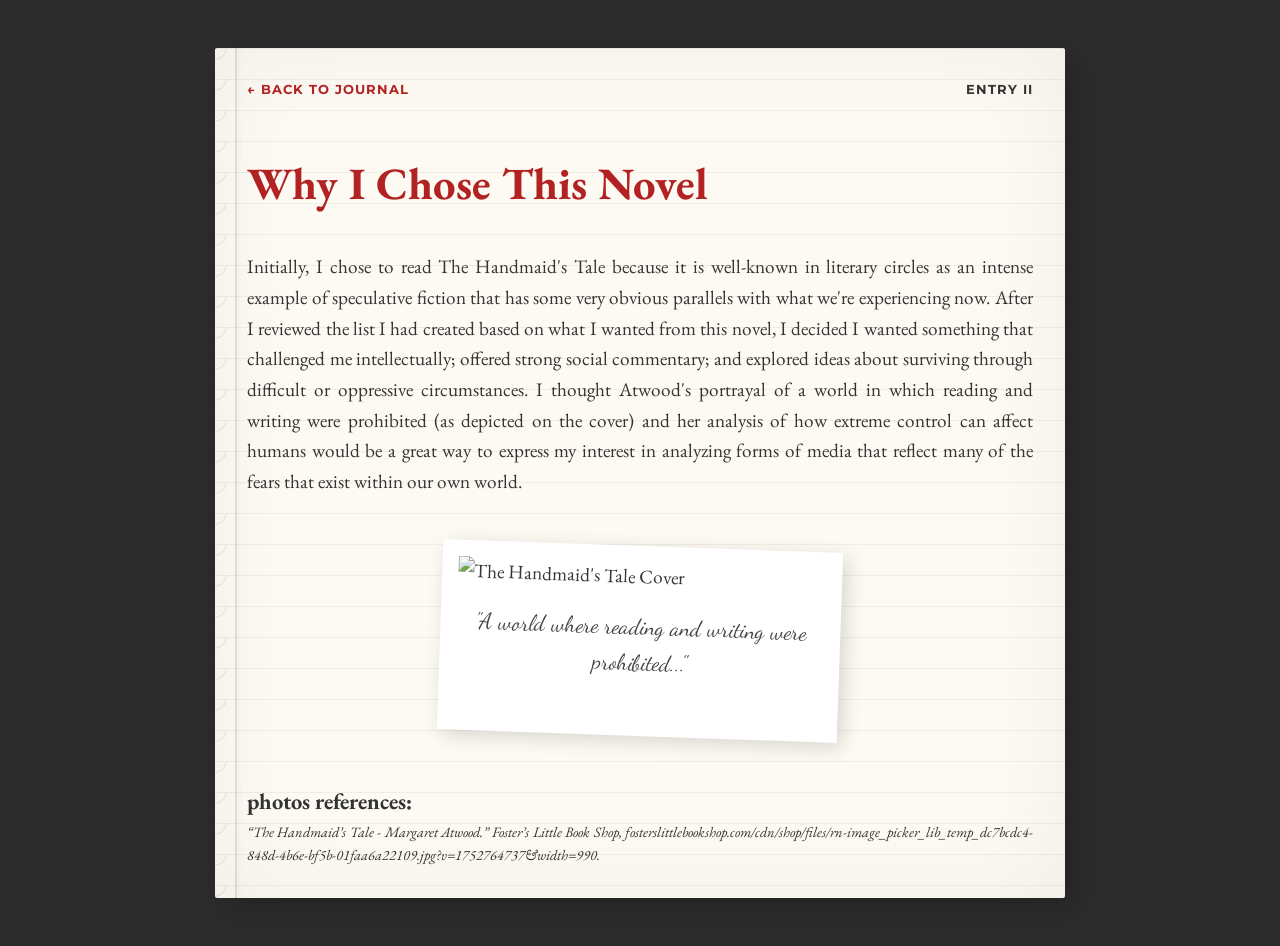
==== entry2.html @ 6342669d "Add files via upload" ====
<!DOCTYPE html>
<html lang="en">
<head>
    <meta charset="UTF-8">
    <meta name="viewport" content="width=device-width, initial-scale=1.0">
    <title>Entry 2: Why I Chose This Novel | Reading Journal</title>
    <link rel="stylesheet" href="styles.css">
</head>
<body class="fade-in">
    <main class="journal-container">
        <header class="entry-header">
            <a href="index.html" class="back-btn">← Back to Journal</a>
            <span>Entry II</span>
        </header>
        
        <h2>Why I Chose This Novel</h2>
        
        <div class="article-text">
            <p>
                Initially, I chose to read The Handmaid's Tale because it is well-known in literary circles as an intense example of speculative fiction that has some very obvious parallels with what we're experiencing now. After I reviewed the list I had created based on what I wanted from this novel, I decided I wanted something that challenged me intellectually; offered strong social commentary; and explored ideas about surviving through difficult or oppressive circumstances. I thought Atwood's portrayal of a world in which reading and writing were prohibited (as depicted on the cover) and her analysis of how extreme control can affect humans would be a great way to express my interest in analyzing forms of media that reflect many of the fears that exist within our own world.
            </p>

            <div class="photo-collage">
                <figure class="photo-item">
                    <img src="https://fosterslittlebookshop.com/cdn/shop/files/rn-image_picker_lib_temp_dc7bcdc4-848d-4b6e-bf5b-01faa6a22109.jpg?v=1752764737&width=990" alt="The Handmaid's Tale Cover">
                    <figcaption class="photo-caption">"A world where reading and writing were prohibited..."</figcaption>
                </figure>
            </div>

            <h3 style="margin-top: 3rem;">photos references:</h3>
            <p style="font-size: 0.9rem; font-style: italic;">
                “The Handmaid’s Tale - Margaret Atwood.” Foster’s Little Book Shop, fosterslittlebookshop.com/cdn/shop/files/rn-image_picker_lib_temp_dc7bcdc4-848d-4b6e-bf5b-01faa6a22109.jpg?v=1752764737&width=990.
            </p>
        </div>

    </main>
    <script src="script.js"></script>
</body>
</html>
---- styles.css ----
@import url('https://fonts.googleapis.com/css2?family=Dancing+Script:wght@400;700&family=EB+Garamond:ital,wght@0,400;0,600;1,400&family=Montserrat:wght@300;400;700&display=swap');

:root {
    --desk-bg: #2c2c2c;
    --paper-bg: #fdfaf3;
    --ink-color: #333;
    --accent-red: #b22222;
    --shadow: rgba(0, 0, 0, 0.2);
}

* {
    box-sizing: border-box;
    margin: 0;
    padding: 0;
}

body {
    background: var(--desk-bg) url('https://www.transparenttextures.com/patterns/dark-wood.png');
    font-family: 'EB Garamond', serif;
    color: var(--ink-color);
    line-height: 1.6;
    padding: 3rem 1rem;
    min-height: 100vh;
    display: flex;
    justify-content: center;
}

.journal-container {
    background: var(--paper-bg);
    width: 95%;
    max-width: 850px;
    padding: 2rem;
    margin: 0 auto;
    box-shadow: 
        10px 10px 30px var(--shadow),
        inset 0 0 100px rgba(0,0,0,0.05);
    position: relative;
    border-radius: 2px;
    background-image: 
        radial-gradient(circle at 0% 0%, transparent 10px, #e9e4d9 11px, transparent 12px),
        repeating-linear-gradient(#f1ede4 0px, #f1ede4 1px, transparent 1px, transparent 31px);
    background-size: 100% 31px;
}

/* Paper texture overlay */
.journal-container::after {
    content: "";
    position: absolute;
    top: 0; left: 0; right: 0; bottom: 0;
    background: url('https://www.transparenttextures.com/patterns/paper.png');
    opacity: 0.5;
    pointer-events: none;
}

/* Binding / Ring holes */
.journal-container::before {
    content: "";
    position: absolute;
    left: 20px;
    top: 0;
    bottom: 0;
    width: 2px;
    background: rgba(0,0,0,0.1);
    box-shadow: 2px 0 5px rgba(0,0,0,0.05);
}

.masthead {
    text-align: center;
    margin-bottom: 4rem;
    position: relative;
    z-index: 2;
}

.masthead h1 {
    font-family: 'Montserrat', sans-serif;
    font-weight: 700;
    font-size: 3.5rem;
    text-transform: uppercase;
    letter-spacing: 5px;
    color: var(--accent-red);
    margin-bottom: 0.5rem;
}

.masthead p {
    font-family: 'Dancing Script', cursive;
    font-size: 1.8rem;
    color: #666;
}

/* Entry Links as Pinned Notes */
.toc-grid {
    display: grid;
    grid-template-columns: repeat(auto-fill, minmax(220px, 1fr));
    gap: 2.5rem;
    position: relative;
    z-index: 2;
}

.entry-link {
    background: #fff;
    padding: 2rem;
    text-decoration: none;
    color: inherit;
    box-shadow: 3px 3px 10px rgba(0,0,0,0.1);
    transform: rotate(-1deg);
    transition: transform 0.3s ease, box-shadow 0.3s ease;
    border: 1px solid #eee;
    position: relative;
}

.entry-link::before {
    content: "";
    position: absolute;
    top: -10px;
    left: 50%;
    transform: translateX(-50%);
    width: 60px;
    height: 20px;
    background: rgba(200, 200, 200, 0.4);
    box-shadow: 0 2px 4px rgba(0,0,0,0.1);
}

.entry-link:nth-child(even) { transform: rotate(1.5deg); }
.entry-link:nth-child(3n) { transform: rotate(-2deg); }

.entry-link:hover {
    transform: scale(1.05) rotate(0deg);
    box-shadow: 10px 10px 20px rgba(0,0,0,0.15);
    z-index: 10;
}

.entry-link .entry-num {
    font-family: 'Montserrat', sans-serif;
    font-weight: 700;
    font-size: 0.8rem;
    text-transform: uppercase;
    color: var(--accent-red);
    display: block;
    margin-bottom: 1rem;
}

.entry-link .entry-title {
    font-size: 1.5rem;
    font-weight: 600;
    line-height: 1.2;
}

/* Entry Pages */
.entry-header {
    display: flex;
    justify-content: space-between;
    align-items: center;
    margin-bottom: 3rem;
    font-family: 'Montserrat', sans-serif;
    text-transform: uppercase;
    font-size: 0.8rem;
    font-weight: 700;
    letter-spacing: 1px;
    position: relative;
    z-index: 2;
}

.back-btn {
    color: var(--accent-red);
    text-decoration: none;
}

h2 {
    font-size: 2.8rem;
    margin-bottom: 2rem;
    color: var(--accent-red);
    position: relative;
    z-index: 2;
}

.article-text {
    font-size: 1.2rem;
    text-align: justify;
    position: relative;
    z-index: 2;
}

/* Polaroid Photo Style */
.photo-collage {
    display: flex;
    flex-wrap: wrap;
    gap: 2rem;
    margin: 3rem 0;
    justify-content: center;
}

.photo-item {
    background: white;
    padding: 1rem 1rem 3.5rem 1rem;
    box-shadow: 5px 5px 20px rgba(0,0,0,0.15);
    transform: rotate(2deg);
    transition: transform 0.3s;
    max-width: 400px;
}

.photo-item:nth-child(even) { transform: rotate(-3deg); }

.photo-item img {
    width: 100%;
    display: block;
    filter: sepia(0.2);
}

.photo-caption {
    font-family: 'Dancing Script', cursive;
    font-size: 1.4rem;
    text-align: center;
    margin-top: 1rem;
    color: #444;
}

/* Table for Reading Schedule */
.table-wrapper {
    width: 100%;
    overflow-x: auto;
    margin: 2rem 0;
    -webkit-overflow-scrolling: touch;
}

.news-table {
    width: 100%;
    min-width: 600px; /* Ensures table doesn't get too squashed */
    border-collapse: collapse;
    background: rgba(255,255,255,0.5);
}

.news-table th, .news-table td {
    padding: 1rem;
    border: 1px solid #ddd;
    text-align: left;
    vertical-align: top;
}

.news-table th {
    background: #eee;
    font-family: 'Montserrat', sans-serif;
    font-size: 0.7rem;
    text-transform: uppercase;
}

.fade-in {
    animation: fadeIn 0.8s ease-out;
}

@keyframes fadeIn {
    from { opacity: 0; transform: translateY(20px); }
    to { opacity: 1; transform: translateY(0); }
}
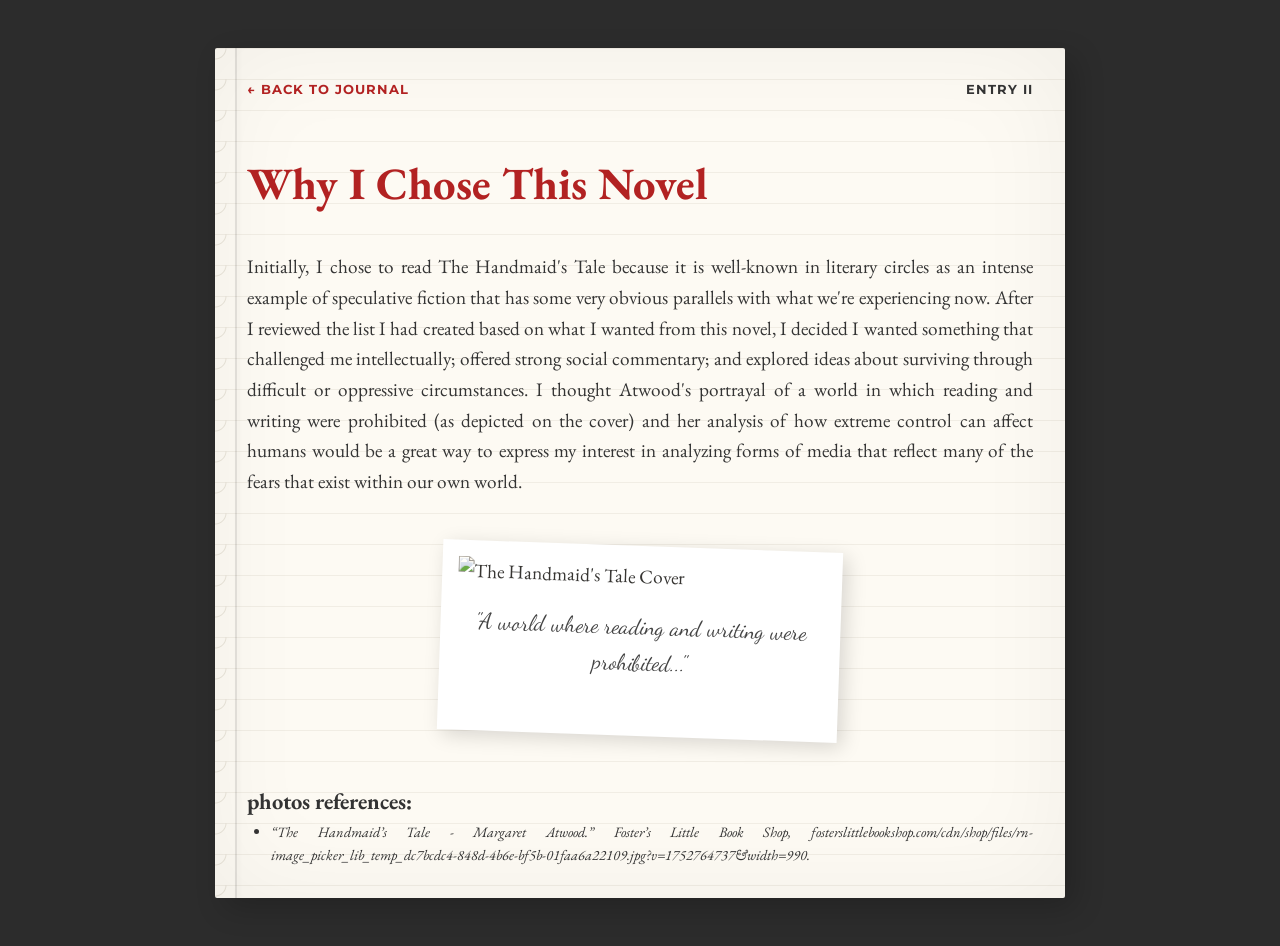
==== commit 0a034014: "Add files via upload" ====
--- a/entry2.html
+++ b/entry2.html
@@ -28,9 +28,9 @@
             </div>
 
             <h3 style="margin-top: 3rem;">photos references:</h3>
-            <p style="font-size: 0.9rem; font-style: italic;">
-                “The Handmaid’s Tale - Margaret Atwood.” Foster’s Little Book Shop, fosterslittlebookshop.com/cdn/shop/files/rn-image_picker_lib_temp_dc7bcdc4-848d-4b6e-bf5b-01faa6a22109.jpg?v=1752764737&width=990.
-            </p>
+            <ul style="font-size: 0.9rem; font-style: italic; list-style-type: disc; padding-left: 1.5rem;">
+                <li>“The Handmaid’s Tale - Margaret Atwood.” Foster’s Little Book Shop, fosterslittlebookshop.com/cdn/shop/files/rn-image_picker_lib_temp_dc7bcdc4-848d-4b6e-bf5b-01faa6a22109.jpg?v=1752764737&width=990.</li>
+            </ul>
         </div>
 
     </main>
